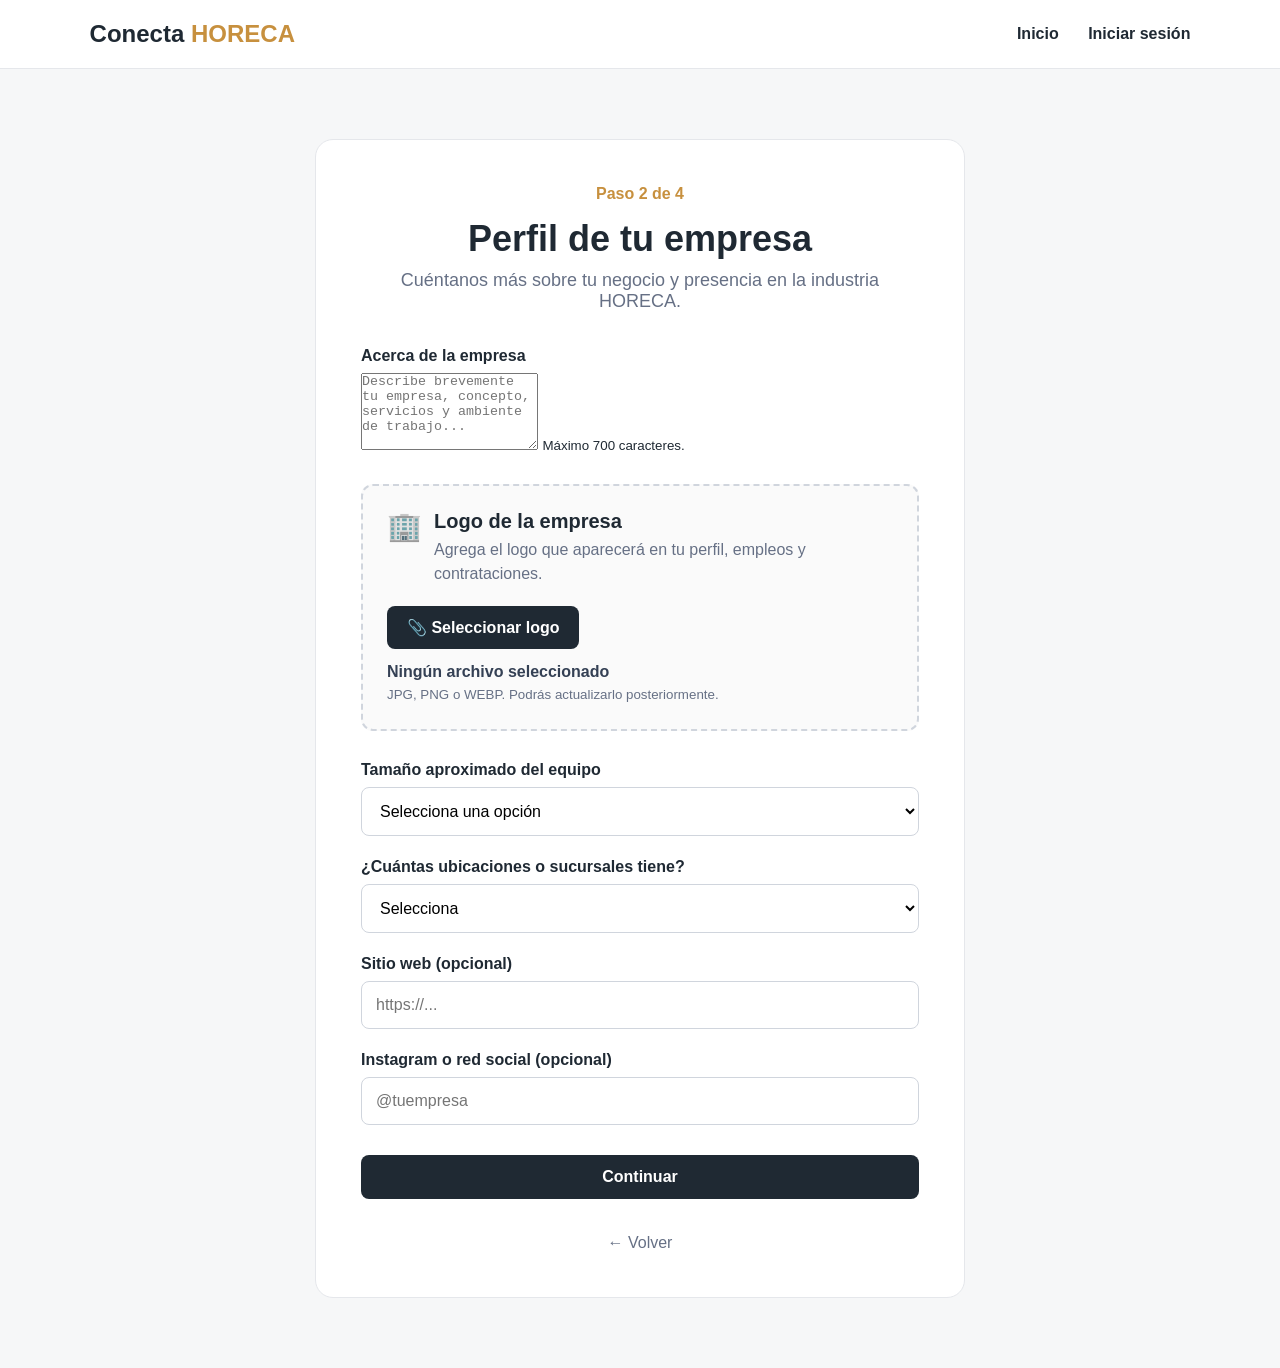
==== perfil-empresa.html @ 46b20b51 "Crear perfil inicial de empresa" ====
<!DOCTYPE html>
<html lang="es">

<head>
  <meta charset="UTF-8">

  <meta
    name="viewport"
    content="width=device-width, initial-scale=1.0"
  >

  <title>Perfil de empresa | Conecta HORECA</title>

  <link rel="stylesheet" href="styles.css">
</head>

<body>

<header>

  <div class="logo">
    Conecta <span>HORECA</span>
  </div>

  <nav>
    <a href="index.html">Inicio</a>
    <a href="#">Iniciar sesión</a>
  </nav>

</header>


<main class="register-page">

  <div class="form-container">

    <div class="form-progress">
      Paso 2 de 4
    </div>

    <h1>Perfil de tu empresa</h1>

    <p class="register-subtitle">
      Cuéntanos más sobre tu negocio y presencia en la industria HORECA.
    </p>


    <form id="companyProfileForm">


      <!-- DESCRIPCIÓN -->

      <div class="form-group">

        <label for="descripcionEmpresa">
          Acerca de la empresa
        </label>

        <textarea
          id="descripcionEmpresa"
          name="descripcionEmpresa"
          rows="5"
          maxlength="700"
          placeholder="Describe brevemente tu empresa, concepto, servicios y ambiente de trabajo..."
          required
        ></textarea>

        <small>
          Máximo 700 caracteres.
        </small>

      </div>


      <!-- LOGO -->

      <div class="cv-upload-section">

        <div class="cv-upload-header">

          <span class="cv-icon">
            🏢
          </span>

          <div>

            <h3>
              Logo de la empresa
            </h3>

            <p>
              Agrega el logo que aparecerá en tu perfil,
              empleos y contrataciones.
            </p>

          </div>

        </div>


        <label
          for="logoEmpresa"
          class="cv-upload-button"
        >
          📎 Seleccionar logo
        </label>


        <input
          type="file"
          id="logoEmpresa"
          name="logoEmpresa"
          accept=".jpg,.jpeg,.png,.webp"
          class="cv-file-input"
        >


        <p
          id="logoFileName"
          class="cv-file-name"
        >
          Ningún archivo seleccionado
        </p>


        <small class="cv-help">
          JPG, PNG o WEBP. Podrás actualizarlo posteriormente.
        </small>

      </div>


      <!-- TAMAÑO -->

      <div class="form-group">

        <label for="tamanoEmpresa">
          Tamaño aproximado del equipo
        </label>

        <select
          id="tamanoEmpresa"
          name="tamanoEmpresa"
          required
        >

          <option value="">
            Selecciona una opción
          </option>

          <option value="1-5 personas">
            1-5 personas
          </option>

          <option value="6-15 personas">
            6-15 personas
          </option>

          <option value="16-50 personas">
            16-50 personas
          </option>

          <option value="51-100 personas">
            51-100 personas
          </option>

          <option value="101-250 personas">
            101-250 personas
          </option>

          <option value="Más de 250 personas">
            Más de 250 personas
          </option>

        </select>

      </div>


      <!-- SUCURSALES -->

      <div class="form-group">

        <label for="cantidadUbicaciones">
          ¿Cuántas ubicaciones o sucursales tiene?
        </label>

        <select
          id="cantidadUbicaciones"
          name="cantidadUbicaciones"
          required
        >

          <option value="">
            Selecciona
          </option>

          <option value="1">
            1
          </option>

          <option value="2-3">
            2-3
          </option>

          <option value="4-10">
            4-10
          </option>

          <option value="Más de 10">
            Más de 10
          </option>

        </select>

      </div>


      <!-- SITIO WEB -->

      <div class="form-group">

        <label for="sitioWeb">
          Sitio web (opcional)
        </label>

        <input
          type="url"
          id="sitioWeb"
          name="sitioWeb"
          placeholder="https://..."
        >

      </div>


      <!-- REDES -->

      <div class="form-group">

        <label for="redSocialEmpresa">
          Instagram o red social (opcional)
        </label>

        <input
          type="text"
          id="redSocialEmpresa"
          name="redSocialEmpresa"
          placeholder="@tuempresa"
        >

      </div>


      <button
        type="submit"
        class="btn form-button"
      >
        Continuar
      </button>

    </form>


    <a
      href="registro-empresa.html"
      class="back-link"
    >
      ← Volver
    </a>

  </div>

</main>


<script src="app.js"></script>

</body>

</html>
---- styles.css ----
* {
  box-sizing: border-box;
  margin: 0;
  padding: 0;
}

body {
  font-family: Arial, Helvetica, sans-serif;
  background: #f6f7f8;
  color: #1f2933;
}

header {
  background: #ffffff;
  padding: 20px 7%;
  display: flex;
  justify-content: space-between;
  align-items: center;
  border-bottom: 1px solid #e5e7eb;
}

.logo {
  font-size: 24px;
  font-weight: bold;
}

.logo span {
  color: #c7903e;
}

nav a {
  text-decoration: none;
  color: #1f2933;
  margin-left: 25px;
  font-weight: 600;
}

.hero {
  min-height: 520px;
  padding: 90px 7%;
  text-align: center;
  background: #ffffff;
}

.hero h1 {
  font-size: 48px;
  max-width: 850px;
  margin: 0 auto 20px;
}

.hero p {
  font-size: 20px;
  color: #667085;
  max-width: 700px;
  margin: 0 auto 50px;
  line-height: 1.6;
}

.options {
  display: grid;
  grid-template-columns: repeat(3, 1fr);
  gap: 25px;
  max-width: 1100px;
  margin: auto;
}

.card {
  background: #ffffff;
  border: 1px solid #e5e7eb;
  border-radius: 18px;
  padding: 35px 25px;
  transition: 0.25s;
}

.card:hover {
  transform: translateY(-6px);
  box-shadow: 0 15px 35px rgba(0, 0, 0, 0.08);
}

.icon {
  font-size: 42px;
  margin-bottom: 20px;
}

.card h2 {
  margin-bottom: 15px;
}

.card p {
  color: #667085;
  line-height: 1.5;
  margin-bottom: 25px;
}

.btn {
  display: inline-block;
  background: #1f2933;
  color: #ffffff;
  text-decoration: none;
  padding: 13px 22px;
  border-radius: 8px;
  font-weight: bold;
  border: none;
  cursor: pointer;
}

.btn:hover {
  background: #c7903e;
}

footer {
  text-align: center;
  padding: 30px;
  color: #667085;
}

/* CREAR CUENTA */

.register-page {
  min-height: calc(100vh - 75px);
  padding: 70px 7%;
  text-align: center;
}

.register-page h1 {
  font-size: 40px;
  margin-bottom: 12px;
}

.register-subtitle {
  color: #667085;
  font-size: 18px;
  margin-bottom: 45px;
}

.account-types {
  display: grid;
  grid-template-columns: repeat(3, 1fr);
  gap: 25px;
  max-width: 1050px;
  margin: auto;
}

.account-card {
  background: #ffffff;
  border: 2px solid #e5e7eb;
  border-radius: 18px;
  padding: 40px 25px;
  cursor: pointer;
  transition: 0.25s;
}

.account-card:hover {
  border-color: #c7903e;
  transform: translateY(-5px);
  box-shadow: 0 15px 35px rgba(0, 0, 0, 0.08);
}

.account-card h2 {
  margin: 15px 0;
}

.account-card p {
  color: #667085;
  line-height: 1.5;
}

.back-link {
  display: inline-block;
  margin-top: 35px;
  color: #667085;
  text-decoration: none;
}

.back-link:hover {
  color: #c7903e;
}

/* FORMULARIOS */

.form-container {
  max-width: 650px;
  margin: 0 auto;
  background: #ffffff;
  padding: 45px;
  border-radius: 18px;
  border: 1px solid #e5e7eb;
  text-align: left;
}

.form-container h1 {
  text-align: center;
  font-size: 36px;
  margin-bottom: 10px;
}

.form-container .register-subtitle {
  text-align: center;
  margin-bottom: 35px;
}

.form-progress {
  text-align: center;
  color: #c7903e;
  font-weight: bold;
  margin-bottom: 15px;
}

.form-row {
  display: grid;
  grid-template-columns: 1fr 1fr;
  gap: 18px;
}

.form-group {
  margin-bottom: 22px;
}

.form-group label {
  display: block;
  font-weight: 600;
  margin-bottom: 8px;
}

.form-group input,
.form-group select {
  width: 100%;
  padding: 14px;
  border: 1px solid #d0d5dd;
  border-radius: 8px;
  font-size: 16px;
  background: #ffffff;
}

.form-group input:focus,
.form-group select:focus {
  outline: none;
  border-color: #c7903e;
}

.phone-row {
  display: grid;
  grid-template-columns: 130px 1fr;
  gap: 10px;
}

.form-button {
  width: 100%;
  margin-top: 8px;
  font-size: 16px;
}

.form-container .back-link {
  display: block;
  text-align: center;
}

/* DISPONIBILIDAD Y PAGO */

.form-section {
  margin-bottom: 35px;
  padding-bottom: 30px;
  border-bottom: 1px solid #e5e7eb;
}

.form-section h2 {
  font-size: 21px;
  margin-bottom: 10px;
}

.section-help {
  color: #667085;
  margin-bottom: 18px;
  line-height: 1.5;
}

.checkbox-grid {
  display: grid;
  grid-template-columns: 1fr 1fr;
  gap: 12px;
}

.check-option {
  display: flex;
  align-items: center;
  gap: 10px;
  padding: 14px;
  border: 1px solid #e5e7eb;
  border-radius: 9px;
  cursor: pointer;
  margin-bottom: 12px;
  background: #ffffff;
}

.check-option:hover {
  border-color: #c7903e;
}

.check-option input {
  width: 18px;
  height: 18px;
  cursor: pointer;
}

.payment-option {
  margin-bottom: 15px;
}

.payment-amount {
  padding: 5px 15px 15px 42px;
}

.money-input {
  display: flex;
  align-items: center;
  border: 1px solid #d0d5dd;
  border-radius: 8px;
  background: #ffffff;
  overflow: hidden;
  margin-top: 8px;
}

.money-input span {
  padding: 14px;
  background: #f6f7f8;
  font-weight: bold;
}

.money-input input {
  width: 100%;
  border: none;
  padding: 14px;
  font-size: 16px;
  outline: none;
}

.hidden {
  display: none;
}

/* ========================================
   CARGA DE CV
======================================== */

.cv-upload-section {
  margin: 30px 0;
  padding: 24px;
  border: 2px dashed #d0d5dd;
  border-radius: 12px;
  background: #fafafa;
}

.cv-upload-header {
  display: flex;
  align-items: flex-start;
  gap: 12px;
  margin-bottom: 20px;
}

.cv-icon {
  font-size: 28px;
}

.cv-upload-header h3 {
  margin: 0 0 5px 0;
  font-size: 20px;
  color: #1f2933;
}

.cv-upload-header p {
  margin: 0;
  color: #667085;
  line-height: 1.5;
}

.cv-file-input {
  display: none;
}

.cv-upload-button {
  display: inline-block;
  padding: 12px 20px;
  background: #1f2933;
  color: white;
  border-radius: 8px;
  font-weight: 600;
  cursor: pointer;
  transition: 0.2s ease;
}

.cv-upload-button:hover {
  transform: translateY(-1px);
  opacity: 0.9;
}

.cv-file-name {
  margin: 14px 0 5px 0;
  font-weight: 600;
  color: #344054;
}

.cv-help {
  display: block;
  color: #667085;
  line-height: 1.4;
}

/* ========================================
   PERFIL PROFESIONAL
======================================== */

.profile-page {
  min-height: 100vh;
  background: #f5f7f9;
  padding: 45px 20px 80px;
}

.profile-container {
  max-width: 1050px;
  margin: 0 auto;
}


/* TARJETAS */

.profile-card {
  background: #ffffff;
  border: 1px solid #e4e7ec;
  border-radius: 14px;
  padding: 28px;
  margin-bottom: 20px;
  box-shadow: 0 3px 12px rgba(16, 24, 40, 0.04);
}

.profile-card h2 {
  margin: 0 0 18px;
  font-size: 21px;
  color: #1f2933;
}

.profile-card p {
  line-height: 1.6;
  color: #475467;
}


/* CABECERA */

.profile-header-card {
  display: flex;
  align-items: center;
  gap: 24px;
  padding: 32px;
}

.profile-avatar {
  width: 92px;
  height: 92px;
  min-width: 92px;
  border-radius: 50%;
  background: #1f2933;
  color: #ffffff;
  display: flex;
  align-items: center;
  justify-content: center;
  font-size: 30px;
  font-weight: 700;
}

.profile-main-info {
  flex: 1;
}

.profile-name-row {
  display: flex;
  align-items: center;
  gap: 14px;
  flex-wrap: wrap;
}

.profile-name-row h1 {
  margin: 0;
  font-size: 32px;
  color: #1f2933;
}

.profile-main-info h2 {
  margin: 7px 0 14px;
  font-size: 20px;
  color: #b7791f;
}

.profile-meta {
  display: flex;
  flex-wrap: wrap;
  gap: 18px;
  color: #667085;
  font-size: 15px;
}


/* DISPONIBILIDAD */

.availability-badge {
  display: inline-flex;
  align-items: center;
  padding: 7px 12px;
  border-radius: 20px;
  background: #ecfdf3;
  color: #027a48;
  font-size: 13px;
  font-weight: 700;
}


/* CONFIANZA */

.trust-grid {
  display: grid;
  grid-template-columns: repeat(3, 1fr);
  gap: 15px;
  margin-bottom: 20px;
}

.trust-card {
  background: #ffffff;
  border: 1px solid #e4e7ec;
  border-radius: 12px;
  padding: 20px;
  display: flex;
  gap: 12px;
  align-items: flex-start;
}

.trust-icon {
  width: 36px;
  height: 36px;
  min-width: 36px;
  border-radius: 50%;
  background: #f2f4f7;
  display: flex;
  align-items: center;
  justify-content: center;
  font-weight: 700;
  color: #b7791f;
}

.trust-card strong {
  display: block;
  color: #1f2933;
  margin-bottom: 4px;
}

.trust-card p {
  margin: 0;
  font-size: 13px;
  line-height: 1.4;
  color: #667085;
}


/* ETIQUETAS */

.profile-tags {
  display: flex;
  flex-wrap: wrap;
  gap: 10px;
}

.profile-tag {
  display: inline-block;
  padding: 8px 13px;
  background: #f2f4f7;
  border: 1px solid #e4e7ec;
  border-radius: 20px;
  font-size: 14px;
  color: #344054;
  font-weight: 500;
}


/* INFORMACIÓN */

.profile-info-grid {
  display: grid;
  grid-template-columns: 1fr 1fr;
  gap: 25px;
}

.info-label {
  display: block;
  color: #667085;
  font-size: 13px;
  font-weight: 600;
  margin-bottom: 6px;
}

.profile-info-grid p {
  margin: 0;
  font-weight: 600;
  color: #1f2933;
}


/* EXPECTATIVAS DE PAGO */

.payment-profile-grid {
  display: grid;
  grid-template-columns: repeat(2, 1fr);
  gap: 12px;
}

.payment-profile-item {
  border: 1px solid #e4e7ec;
  border-radius: 10px;
  padding: 16px 18px;
  display: flex;
  justify-content: space-between;
  align-items: center;
}

.payment-profile-item span {
  color: #667085;
}

.payment-profile-item strong {
  color: #1f2933;
  font-size: 18px;
}


/* EXPERIENCIA VERIFICADA */

.section-title-row {
  display: flex;
  justify-content: space-between;
  align-items: center;
  gap: 15px;
  margin-bottom: 18px;
}

.section-title-row h2 {
  margin: 0;
}

.coming-badge {
  background: #fff7e6;
  color: #b7791f;
  border-radius: 20px;
  padding: 6px 11px;
  font-size: 12px;
  font-weight: 700;
}

.empty-history {
  padding: 20px;
  background: #f9fafb;
  border-radius: 10px;
  border: 1px dashed #d0d5dd;
}

.empty-history strong {
  color: #344054;
}

.empty-history p {
  margin: 6px 0 0;
}


/* CV */

.cv-profile-box {
  display: flex;
  align-items: center;
  gap: 16px;
  padding: 18px;
  background: #f9fafb;
  border: 1px solid #e4e7ec;
  border-radius: 10px;
}

.cv-profile-box > span {
  font-size: 30px;
}

.cv-profile-box strong {
  color: #1f2933;
}

.cv-profile-box p {
  margin: 4px 0 0;
  font-size: 14px;
}


/* RESPONSIVE DEL PERFIL */

@media (max-width: 768px) {

  .profile-page {
    padding: 25px 14px 60px;
  }

  .profile-header-card {
    flex-direction: column;
    align-items: flex-start;
  }

  .profile-name-row h1 {
    font-size: 27px;
  }

  .trust-grid {
    grid-template-columns: 1fr;
  }

  .profile-info-grid {
    grid-template-columns: 1fr;
  }

  .payment-profile-grid {
    grid-template-columns: 1fr;
  }

}

@media (max-width: 800px) {
  .options,
  .account-types {
    grid-template-columns: 1fr;
  }

  .hero h1 {
    font-size: 36px;
  }

  .register-page h1 {
    font-size: 32px;
  }

  nav {
    display: none;
  }

.form-row,
.phone-row {
  grid-template-columns: 1fr;
}

.form-container {
  padding: 30px 20px;
}
  
}
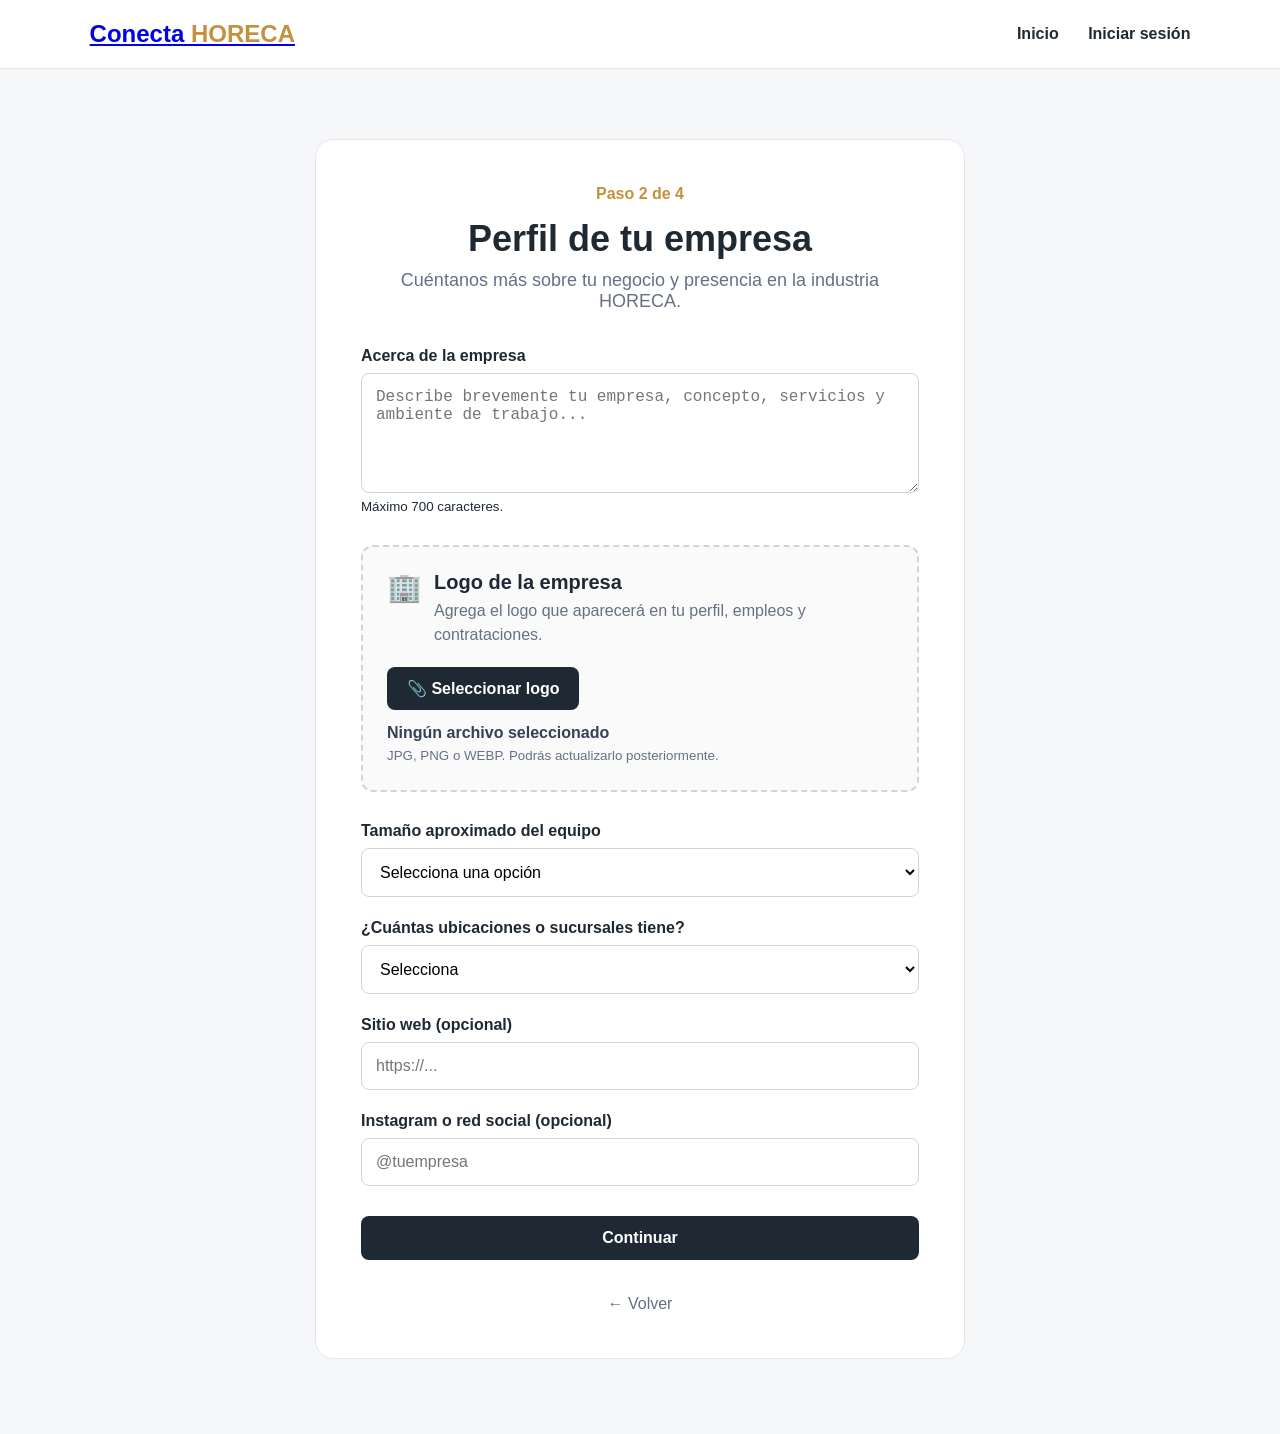
==== commit 42771172: "Hacer logo navegable al inicio" ====
--- a/perfil-empresa.html
+++ b/perfil-empresa.html
@@ -18,9 +18,9 @@
 
 <header>
 
-  <div class="logo">
-    Conecta <span>HORECA</span>
-  </div>
+ <a href="index.html" class="logo">
+  Conecta <span>HORECA</span>
+</a>
 
   <nav>
     <a href="index.html">Inicio</a>
--- a/styles.css
+++ b/styles.css
@@ -223,17 +223,20 @@
 }
 
 .form-group input,
-.form-group select {
+.form-group select,
+.form-group textarea {
   width: 100%;
   padding: 14px;
   border: 1px solid #d0d5dd;
   border-radius: 8px;
   font-size: 16px;
   background: #ffffff;
+  resize: vertical;
 }
 
 .form-group input:focus,
-.form-group select:focus {
+.form-group select:focus,
+.form-group textarea:focus {
   outline: none;
   border-color: #c7903e;
 }
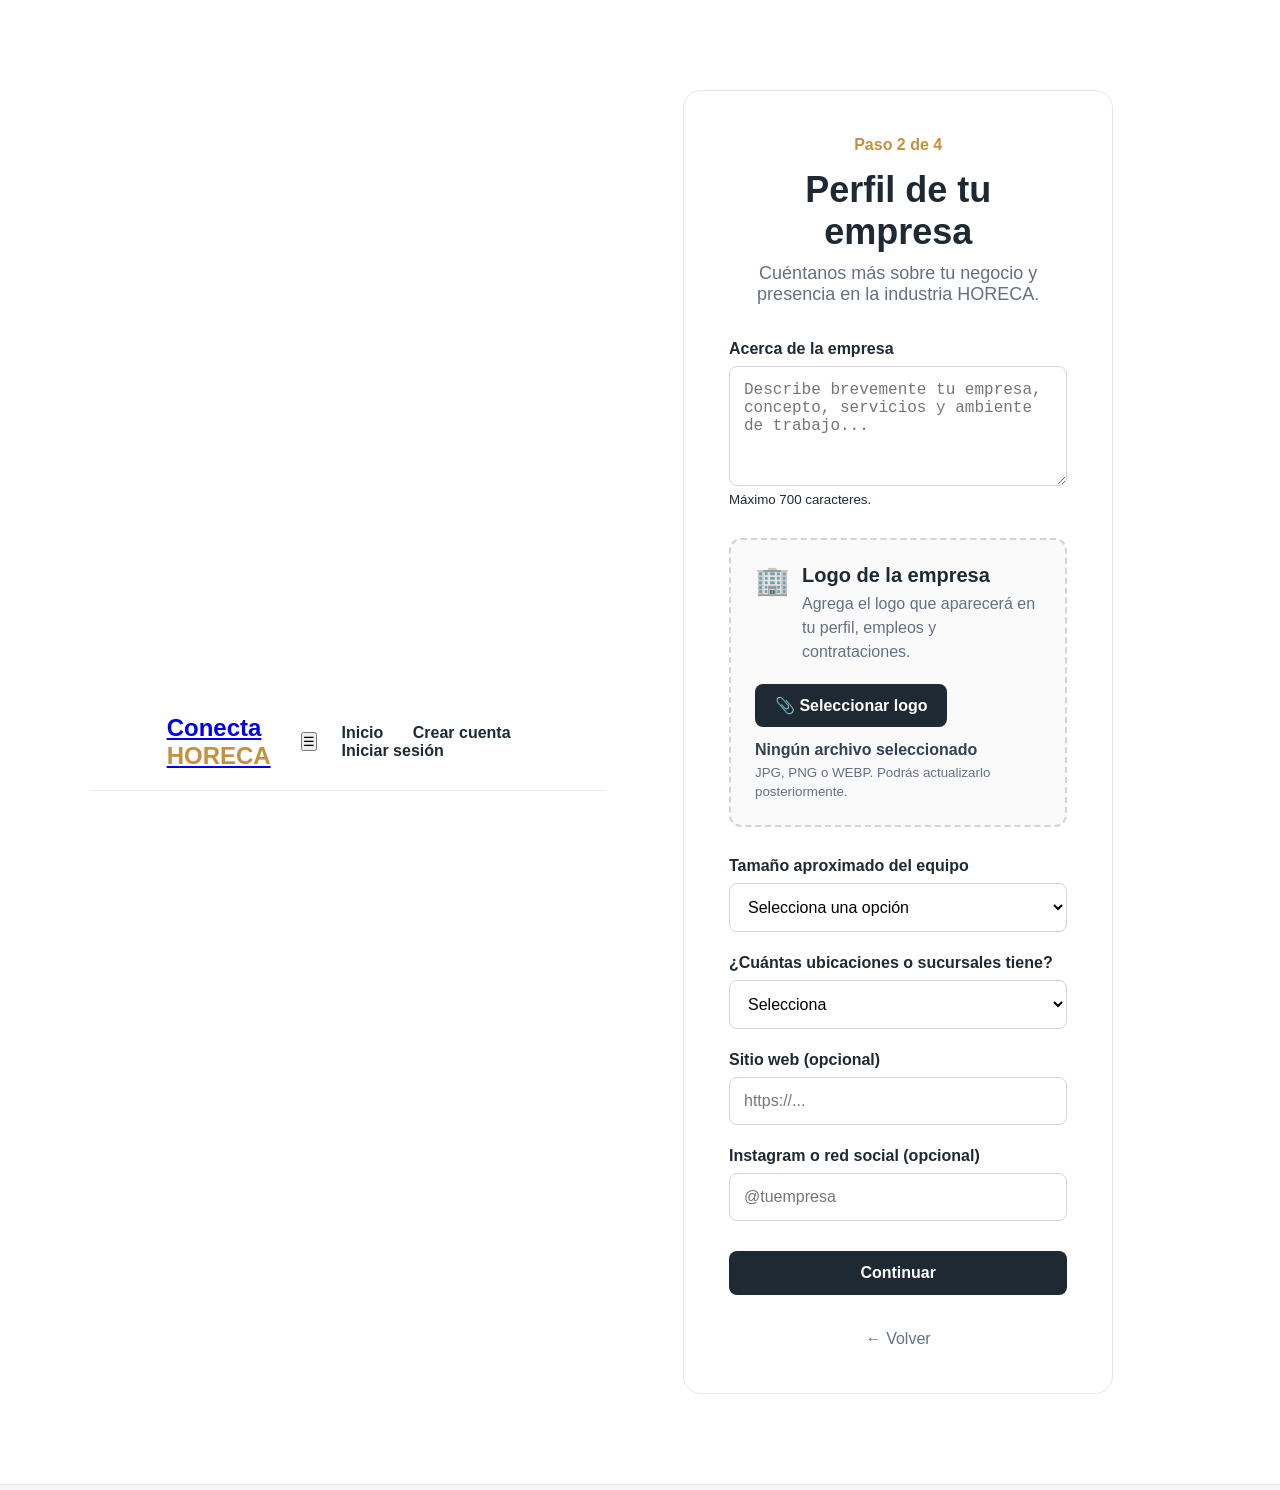
==== commit 55be2e87: "Agregar estructura de menú móvil" ====
--- a/perfil-empresa.html
+++ b/perfil-empresa.html
@@ -18,13 +18,36 @@
 
 <header>
 
- <a href="index.html" class="logo">
-  Conecta <span>HORECA</span>
-</a>
-
-  <nav>
-    <a href="index.html">Inicio</a>
-    <a href="#">Iniciar sesión</a>
+<header class="main-header">
+
+  <a href="index.html" class="logo">
+    Conecta <span>HORECA</span>
+  </a>
+
+  <button
+    class="mobile-menu-button"
+    id="mobileMenuButton"
+    type="button"
+    aria-label="Abrir menú"
+    aria-expanded="false"
+  >
+    ☰
+  </button>
+
+  <nav id="mainNav">
+
+    <a href="index.html">
+      Inicio
+    </a>
+
+    <a href="registro.html">
+      Crear cuenta
+    </a>
+
+    <a href="#">
+      Iniciar sesión
+    </a>
+
   </nav>
 
 </header>
--- a/styles.css
+++ b/styles.css
@@ -742,10 +742,6 @@
     font-size: 32px;
   }
 
-  nav {
-    display: none;
-  }
-
 .form-row,
 .phone-row {
   grid-template-columns: 1fr;
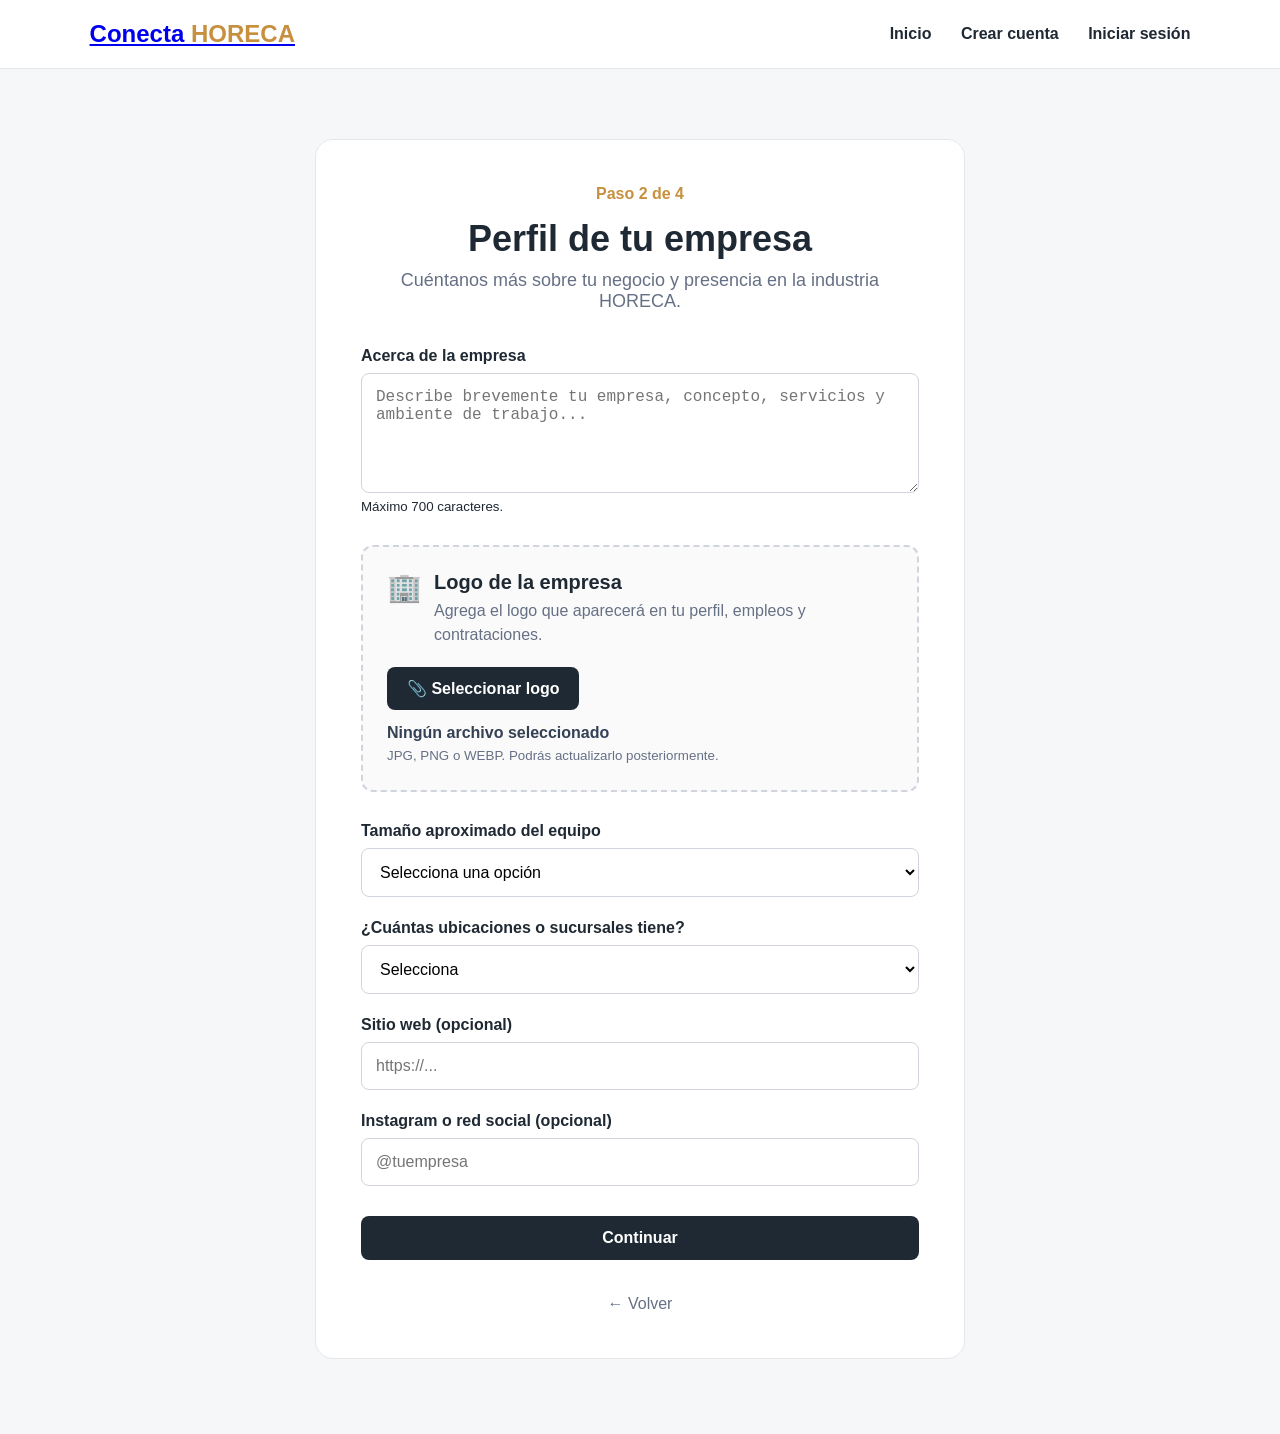
==== commit 1ce0caf7: "Corregir header del perfil de empresa" ====
--- a/perfil-empresa.html
+++ b/perfil-empresa.html
@@ -16,7 +16,6 @@
 
 <body>
 
-<header>
 
 <header class="main-header">
 
--- a/styles.css
+++ b/styles.css
@@ -728,7 +728,65 @@
 
 }
 
+/* ========================================
+   NAVEGACIÓN PRINCIPAL
+======================================== */
+
+.main-header {
+  position: relative;
+}
+
+.mobile-menu-button {
+  display: none;
+  background: transparent;
+  border: none;
+  font-size: 28px;
+  color: #1f2933;
+  cursor: pointer;
+  padding: 6px 10px;
+  line-height: 1;
+}
+
 @media (max-width: 800px) {
+
+  .main-header {
+    display: flex;
+    align-items: center;
+    justify-content: space-between;
+    position: relative;
+  }
+
+  .mobile-menu-button {
+    display: block;
+  }
+
+  .main-header nav {
+    display: none;
+    position: absolute;
+    top: 100%;
+    left: 20px;
+    right: 20px;
+    background: #ffffff;
+    border: 1px solid #e1e5ea;
+    border-radius: 10px;
+    padding: 10px;
+    box-shadow: 0 8px 24px rgba(0, 0, 0, 0.10);
+    z-index: 1000;
+  }
+
+  .main-header nav.mobile-nav-open {
+    display: flex;
+    flex-direction: column;
+    gap: 4px;
+  }
+
+  .main-header nav a {
+    display: block;
+    padding: 12px 14px;
+    border-radius: 7px;
+    text-decoration: none;
+  }
+  
   .options,
   .account-types {
     grid-template-columns: 1fr;
